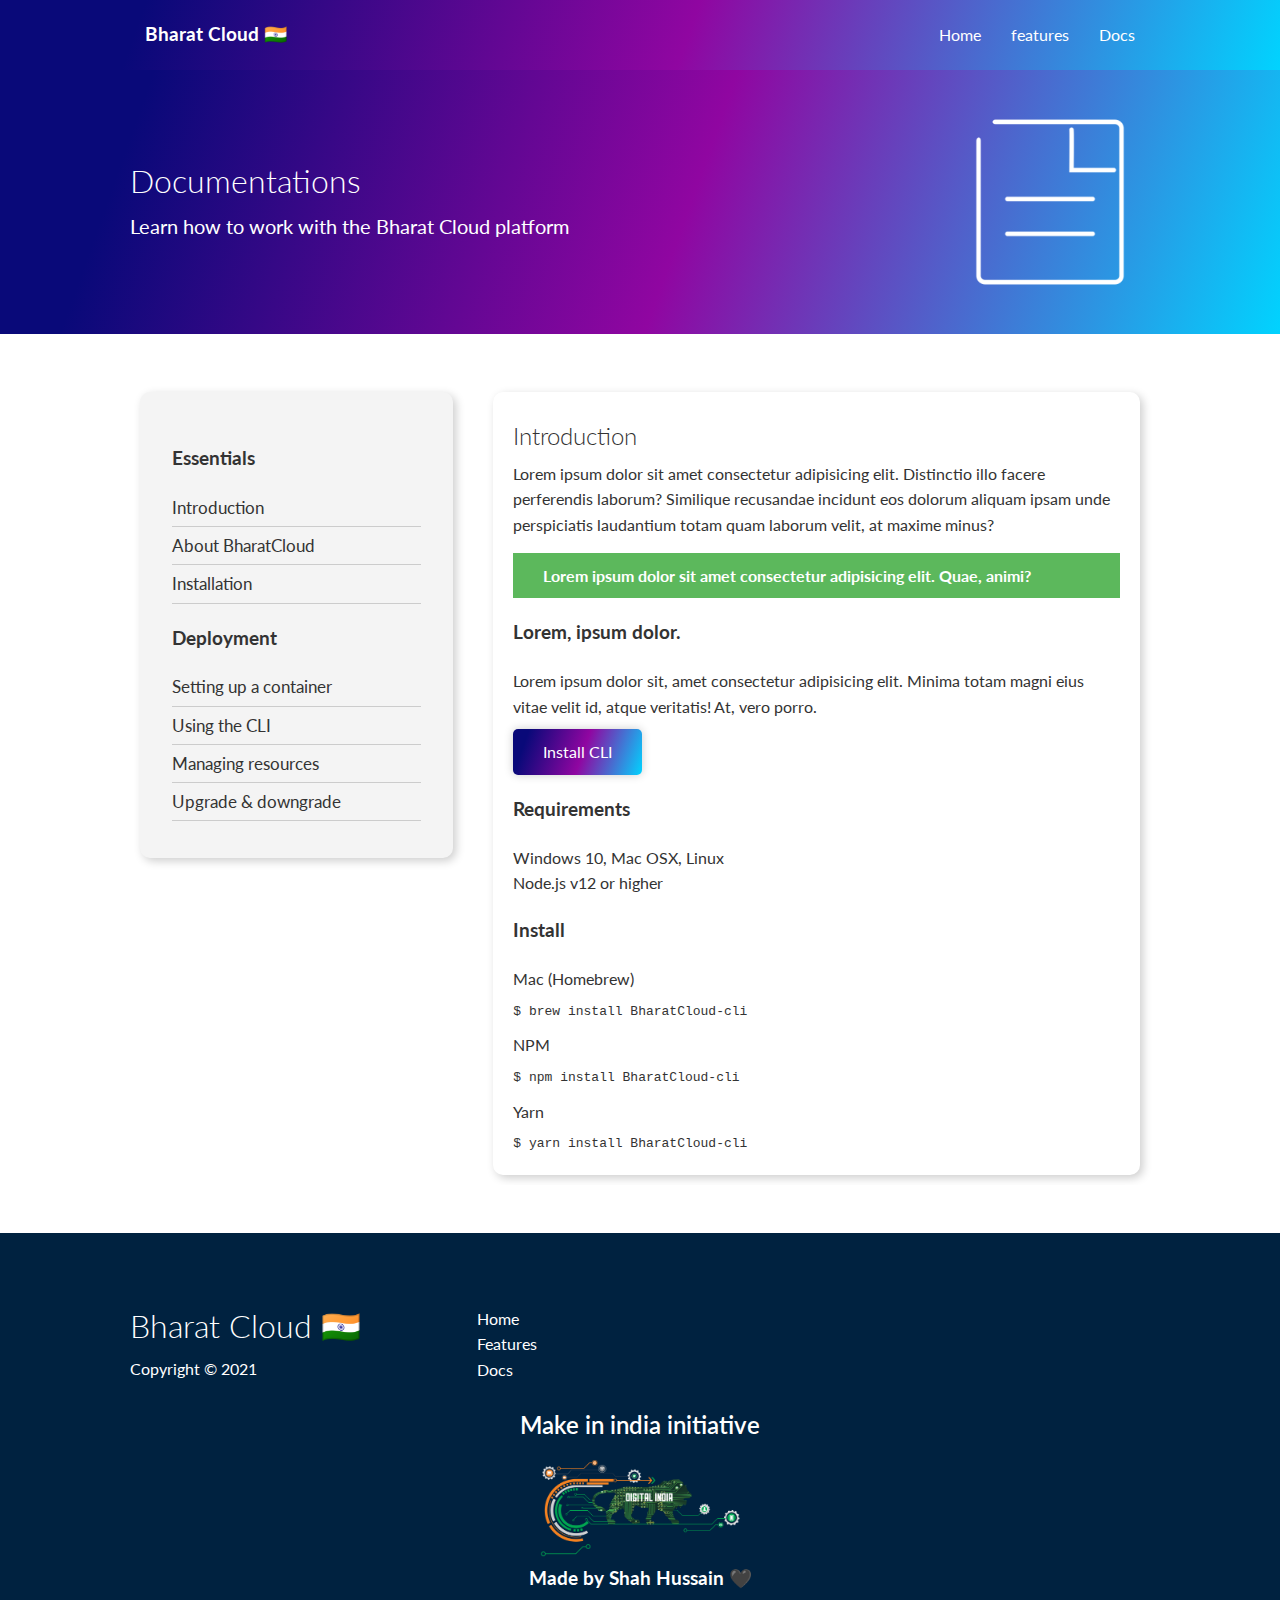
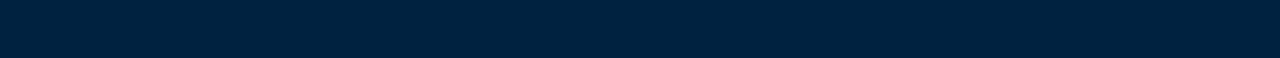
==== docs.html @ a333d6ea "first commit" ====
<!DOCTYPE html>
<html lang="en">
  <head>
    <meta charset="UTF-8" />
    <meta name="viewport" content="width=device-width, initial-scale=1.0" />
    <link
      rel="stylesheet"
      href="https://cdnjs.cloudflare.com/ajax/libs/font-awesome/5.15.1/css/all.min.css"
      integrity="sha512-+4zCK9k+qNFUR5X+cKL9EIR+ZOhtIloNl9GIKS57V1MyNsYpYcUrUeQc9vNfzsWfV28IaLL3i96P9sdNyeRssA=="
      crossorigin="anonymous"
    />
    <link rel="stylesheet" href="css/utility.css" />
    <link rel="stylesheet" href="css/style.css" />
    <title>BharatCloud | Cloud Hosting For Everyone</title>
  </head>
  <body>
    <!-- Navbar -->
    <div class="navbar">
      <div class="container flex">
        <h3 class="logo">
          <a href="index.html">Bharat Cloud &#x1F1EE;&#x1F1F3; </a>
        </h3>
        <nav>
          <ul>
            <li><a href="index.html">Home</a></li>
            <li><a href="features.html">features</a></li>
            <li><a href="docs.html">Docs</a></li>
          </ul>
        </nav>
      </div>
    </div>

    <!-- Head -->
    <section class="docs-head bg-primary py-3">
      <div class="container grid">
        <div>
          <h1 class="md">Documentations</h1>
          <p class="lead">Learn how to work with the Bharat Cloud platform</p>
        </div>
        <img src="images/docs.png" alt="" />
      </div>
    </section>

    <!-- Docs main -->
    <section class="docs-main my-4">
      <div class="container grid">
        <div class="card bg-light p-3">
          <h3 class="my-2">Essentials</h3>
          <nav>
            <ul>
              <li><a class="text-primary" href="#">Introduction</a></li>
              <li><a href="#">About BharatCloud</a></li>
              <li><a href="#">Installation</a></li>
            </ul>
          </nav>

          <h3 class="my-2">Deployment</h3>
          <nav>
            <ul>
              <li><a href="#">Setting up a container</a></li>
              <li><a href="#">Using the CLI</a></li>
              <li><a href="#">Managing resources</a></li>
              <li><a href="#">Upgrade & downgrade</a></li>
            </ul>
          </nav>
        </div>
        <div class="card">
          <h2>Introduction</h2>
          <p>
            Lorem ipsum dolor sit amet consectetur adipisicing elit. Distinctio
            illo facere perferendis laborum? Similique recusandae incidunt eos
            dolorum aliquam ipsam unde perspiciatis laudantium totam quam
            laborum velit, at maxime minus?
          </p>

          <div class="alert alert-success">
            <i class="fas fa-info"></i> Lorem ipsum dolor sit amet consectetur
            adipisicing elit. Quae, animi?
          </div>

          <h3>Lorem, ipsum dolor.</h3>
          <p>
            Lorem ipsum dolor sit, amet consectetur adipisicing elit. Minima
            totam magni eius vitae velit id, atque veritatis! At, vero porro.
          </p>
          <a href="#" class="btn btn-success">Install CLI</a>

          <h3>Requirements</h3>
          <ul>
            <li>Windows 10, Mac OSX, Linux</li>
            <li>Node.js v12 or higher</li>
          </ul>

          <h3>Install</h3>
          <p>Mac (Homebrew)</p>
          <pre><code>$ brew install BharatCloud-cli</code></pre>
          <p>NPM</p>
          <pre><code>$ npm install BharatCloud-cli</code></pre>
          <p>Yarn</p>
          <pre><code>$ yarn install BharatCloud-cli</code></pre>
        </div>
      </div>
    </section>
    <footer class="footer bg-dark py-5">
      <div class="container grid grid-3">
        <div>
          <h1>Bharat Cloud &#x1F1EE;&#x1F1F3;</h1>
          <p>Copyright &copy; 2021</p>
        </div>
        <nav>
          <ul>
            <li><a href="index.html">Home</a></li>
            <li><a href="features.html">Features</a></li>
            <li><a href="docs.html">Docs</a></li>
          </ul>
        </nav>
        <div class="social">
          <a href="#"><i class="fab fa-github fa-2x"></i></a>
          <a href="#"><i class="fab fa-facebook fa-2x"></i></a>
          <a href="#"><i class="fab fa-instagram fa-2x"></i></a>
          <a href="#"><i class="fab fa-twitter fa-2x"></i></a>
        </div>
      </div>

      <h2 class="text-center footer-text">Make in india initiative</h2>
      <center>
        <img src="images/digital.png" " class="text-center" />
        <h3>
          Made by
          <a href="https://github.com/Shah-Hussain-Dev">Shah Hussain 🖤 </a>
        </h3>
      </center>
    </footer>
  </body>
</html>
---- css/utility.css ----
.flex {
  display: flex;
  justify-content: center;
  align-items: center;
  height: 100%;
}

.container {
  max-width: 1100px;
  margin: 0 auto;
  overflow: auto;
  padding: 0 40px;
}
.grid {
  display: grid;
  grid-template-columns: repeat(2, 1fr);
  gap: 20px;
  justify-content: center;
  align-items: center;
  height: 100%;
}
/* CARDS */
.card {
  background: #fff;
  padding: 20px;
  margin: 10px;
  color: #333;
  border-radius: 10px;
  box-shadow: 3px 3px 10px rgba(0, 0, 0, 0.2);
}

/* button  */
.btn {
  display: inline-block;
  padding: 10px 30px;
  cursor: pointer;
  background: var(--primary-color);
  color: #fff;
  border: none;
  border-radius: 5px;
  box-shadow: 0px 0px 10px rgba(0, 0, 0, 0.2);
}

.btn-outline {
  background: transparent;
  border: 1px #fff solid;
}
.btn:hover {
  transform: scale(0.98);
}

/* Backgrounds & colored buttons */
.bg-primary,
.btn-primary {
  background: var(--primary-color);
  color: #fff;
}

.bg-secondary,
.btn-secondary {
  background: var(--secondary-color);
  color: #fff;
}

.bg-dark,
.btn-dark {
  background: var(--dark-color);
  color: #fff;
}

.bg-light,
.btn-light {
  background: var(--light-color);
  color: #333;
}

.bg-primary a,
.btn-primary a,
.bg-secondary a,
.btn-secondary a,
.bg-dark a,
.btn-dark a {
  color: #fff;
}

/* Text colors */
.text-primary {
  color: var(--primary-color);
}

.text-secondary {
  color: var(--secondary-color);
}

.text-dark {
  color: var(--dark-color);
}

.text-light {
  color: var(--light-color);
}

/* Text sizes */
.lead {
  font-size: 20px;
}

.sm {
  font-size: 1rem;
}

.md {
  font-size: 2rem;
}

.lg {
  font-size: 3rem;
}

.xl {
  font-size: 4rem;
}

.text-center {
  text-align: center;
}

/* Alert */
.alert {
  background: var(--light-color);
  padding: 10px 20px;
  font-weight: bold;
  margin: 15px 0;
}

.alert i {
  margin-right: 10px;
}

.alert-success {
  background: var(--success-color);
  color: #fff;
}

.alert-error {
  background: var(--error-color);
  color: #fff;
}
.grid-3 {
  grid-template-columns: repeat(3, 1fr);
}
/* Margin */
.my-1 {
  margin: 1rem 0;
}

.my-2 {
  margin: 1.5rem 0;
}

.my-3 {
  margin: 2rem 0;
}

.my-4 {
  margin: 3rem 0;
}

.my-5 {
  margin: 4rem 0;
}

.m-1 {
  margin: 1rem;
}

.m-2 {
  margin: 1.5rem;
}

.m-3 {
  margin: 2rem;
}

.m-4 {
  margin: 3rem;
}

.m-5 {
  margin: 4rem;
}

/* Padding */
.py-1 {
  padding: 1rem 0;
}

.py-2 {
  padding: 1.5rem 0;
}

.py-3 {
  padding: 2rem 0;
}

.py-4 {
  padding: 3rem 0;
}

.py-5 {
  padding: 4rem 0;
}

.p-1 {
  padding: 1rem;
}

.p-2 {
  padding: 1.5rem;
}

.p-3 {
  padding: 2rem;
}

.p-4 {
  padding: 3rem;
}

.p-5 {
  padding: 4rem;
}
---- css/style.css ----
@import url("https://fonts.googleapis.com/css2?family=Lato:wght@300&display=swap");

:root {
  --primary-color: linear-gradient(
    109.6deg,
    rgba(9, 9, 121, 1) 11.2%,
    rgba(144, 6, 161, 1) 53.7%,
    rgba(0, 212, 255, 1) 100.2%
  );
  --secondary-color: #1c3fa8;
  --dark-color: #002240;
  --light-color: #f4f4f4;
  --success-color: #5cb85c;
  --error-color: #d9534f;
}

* {
  box-sizing: border-box;
  margin: 0;
  padding: 0;
}

body {
  font-family: "Lato", sans-serif;
  color: #333;
  line-height: 1.6;
}

ul {
  list-style-type: none;
}

a {
  text-decoration: none;
  color: #333;
}
h1,
h2 {
  font-weight: 300;
  line-height: 1.2;
  margin: 10px 0;
}

p {
  margin: 10px 0;
}

img {
  width: 100%;
}

/* Navbar */
.navbar {
  background: var(--primary-color);
  color: #fff;
  height: 70px;
}

.navbar ul {
  display: flex;
}

.navbar a {
  color: #fff;
  padding: 10px;
  margin: 0 5px;
}

.navbar .flex {
  align-items: center;
  justify-content: space-between;
}

.navbar a:hover {
  border-bottom: 2px #fff solid;
}
/* Showcase */
.showcase {
  height: 400px;
  background: var(--primary-color);
  color: #fff;
  position: relative;
}

.showcase h1 {
  font-size: 40px;
}

.showcase p {
  margin: 20px 0;
}

.showcase .grid {
  overflow: visible;
  grid-template-columns: 55% auto;
  grid-gap: 30px;
}
.showcase-form {
  position: relative;
  top: 60px;
  height: 350px;
  width: 400px;
  padding: 40px;
  z-index: 100;
}
.showcase-form input[type="text"],
input[type="email"] {
  width: 100%;
  border: 0;
  border-bottom: 2px solid #b4becb;
  padding: 3px;
  font-size: 16px;
}
.showcase-form .form-control {
  margin: 30px 0;
}

.showcase-form input:focus {
  outline: none;
}

.showcase::before,
.showcase::after {
  content: "";
  position: absolute;
  height: 100px;
  bottom: -70px;
  right: 0;
  left: 0;
  background: #fff;
  transform: skewY(-3deg);
  -webkit-transform: skewY(-3deg);
  -moz-transform: skewY(-3deg);
  -ms-transform: skewY(-3deg);
}

/* STATS */
.stats {
  padding-top: 100px;
}

.stats-heading {
  max-width: 500px;
  margin: auto;
  color: #333;
}

.stats .grid h3 {
  font-size: 35px;
}
.stats .grid p {
  font-size: 20px;
  font-weight: bold;
}

/* Cli */
.cli .grid {
  grid-template-rows: repeat(2, 1fr);
  grid-template-columns: repeat(3, 1fr);
}

.cli .grid > *:first-child {
  grid-column: 1 / span 2;
  grid-row: 1 / span 2;
}

/* Cloud */
.cloud .grid {
  grid-template-columns: 4fr 3fr;
}

/* Languages */

.languages .flex {
  flex-wrap: wrap;
}

.languages .card {
  text-align: center;
  margin: 18px 10px 40px;
  transition: transform 0.2s ease-in;
}

.languages .card h4 {
  font-size: 20px;
  margin-bottom: 10px;
}

.languages .card:hover {
  transform: translateY(-15px);
}

/* Features */
.features-head img,
.docs-head img {
  width: 200px;
  justify-self: flex-end;
}

.features-sub-head img {
  width: 300px;
  justify-self: flex-end;
}

.features-main .card > i {
  margin-right: 20px;
}

.features-main .grid {
  padding: 30px;
}

.features-main .grid > *:first-child {
  grid-column: 1 / span 3;
}

.features-main .grid > *:nth-child(2) {
  grid-column: 1 / span 2;
}

/* Docs */
.docs-main h3 {
  margin: 20px 0;
}

.docs-main .grid {
  grid-template-columns: 1fr 2fr;
  align-items: flex-start;
}

.docs-main nav li {
  font-size: 17px;
  padding-bottom: 5px;
  margin-bottom: 5px;
  border-bottom: 1px #ccc solid;
}

.docs-main a:hover {
  font-weight: bold;
}

/* Footer */
.footer .social a {
  margin: 0 10px;
}

/* Footer */
.footer .social a:hover {
  color: #000;
}
img:hover {
  filter: drop-shadow(2px 2px 2px rgba(0, 0, 0, 0.6));
}
/* Tablets and under */
@media (max-width: 768px) {
  .grid,
  .showcase .grid,
  .stats .grid,
  .cli .grid,
  .cloud .grid,
  .features-main .grid,
  .docs-main .grid {
    grid-template-columns: 1fr;
    grid-template-rows: 1fr;
  }
  .showcase {
    height: auto;
  }

  .showcase-text {
    text-align: center;
    margin-top: 40px;
    animation: slideInFromTop 1s ease-in;
  }

  .showcase-form {
    justify-self: center;
    margin: auto;
    animation: slideInFromBottom 1s ease-in;
  }

  .cli .grid > *:first-child {
    grid-column: 1;
    grid-row: 1;
  }

  .features-head,
  .features-sub-head,
  .docs-head {
    text-align: center;
  }

  .features-head img,
  .features-sub-head img,
  .docs-head img {
    justify-self: center;
  }

  .features-main .grid > *:first-child,
  .features-main .grid > *:nth-child(2) {
    grid-column: 1;
  }
}

/* Mobile */
@media (max-width: 500px) {
  .navbar {
    height: 110px;
  }

  .navbar .flex {
    flex-direction: column;
  }

  .navbar ul {
    padding: 10px;
    background: rgba(0, 0, 0, 0.1);
  }

  .showcase-form {
    width: 300px;
  }
}

footer img {
  width: 200px;
  margin: 0 auto;
}
.footer-text {
  font-weight: 600;
  margin: 20px 0;
}
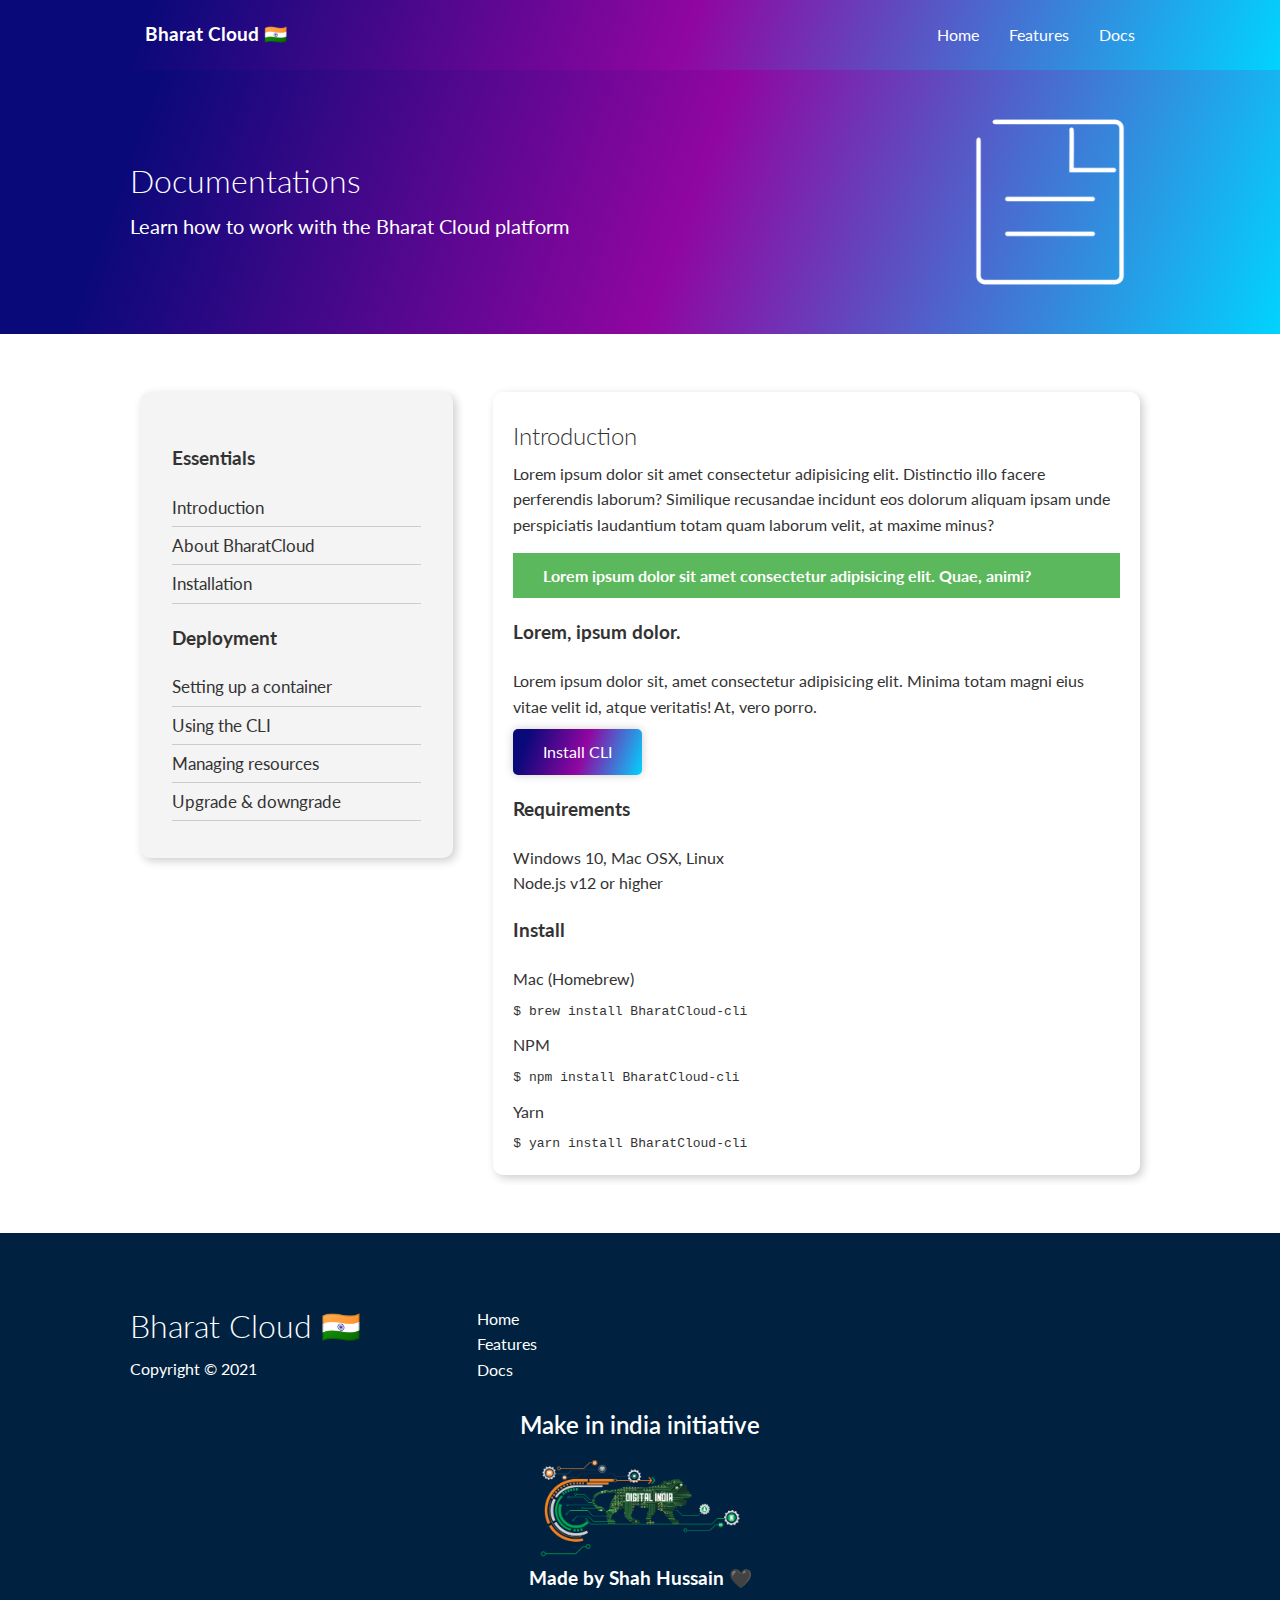
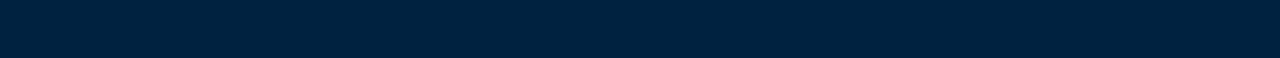
==== commit e6980bc1: "Update docs.html" ====
--- a/docs.html
+++ b/docs.html
@@ -23,7 +23,7 @@
         <nav>
           <ul>
             <li><a href="index.html">Home</a></li>
-            <li><a href="features.html">features</a></li>
+            <li><a href="features.html">Features</a></li>
             <li><a href="docs.html">Docs</a></li>
           </ul>
         </nav>
